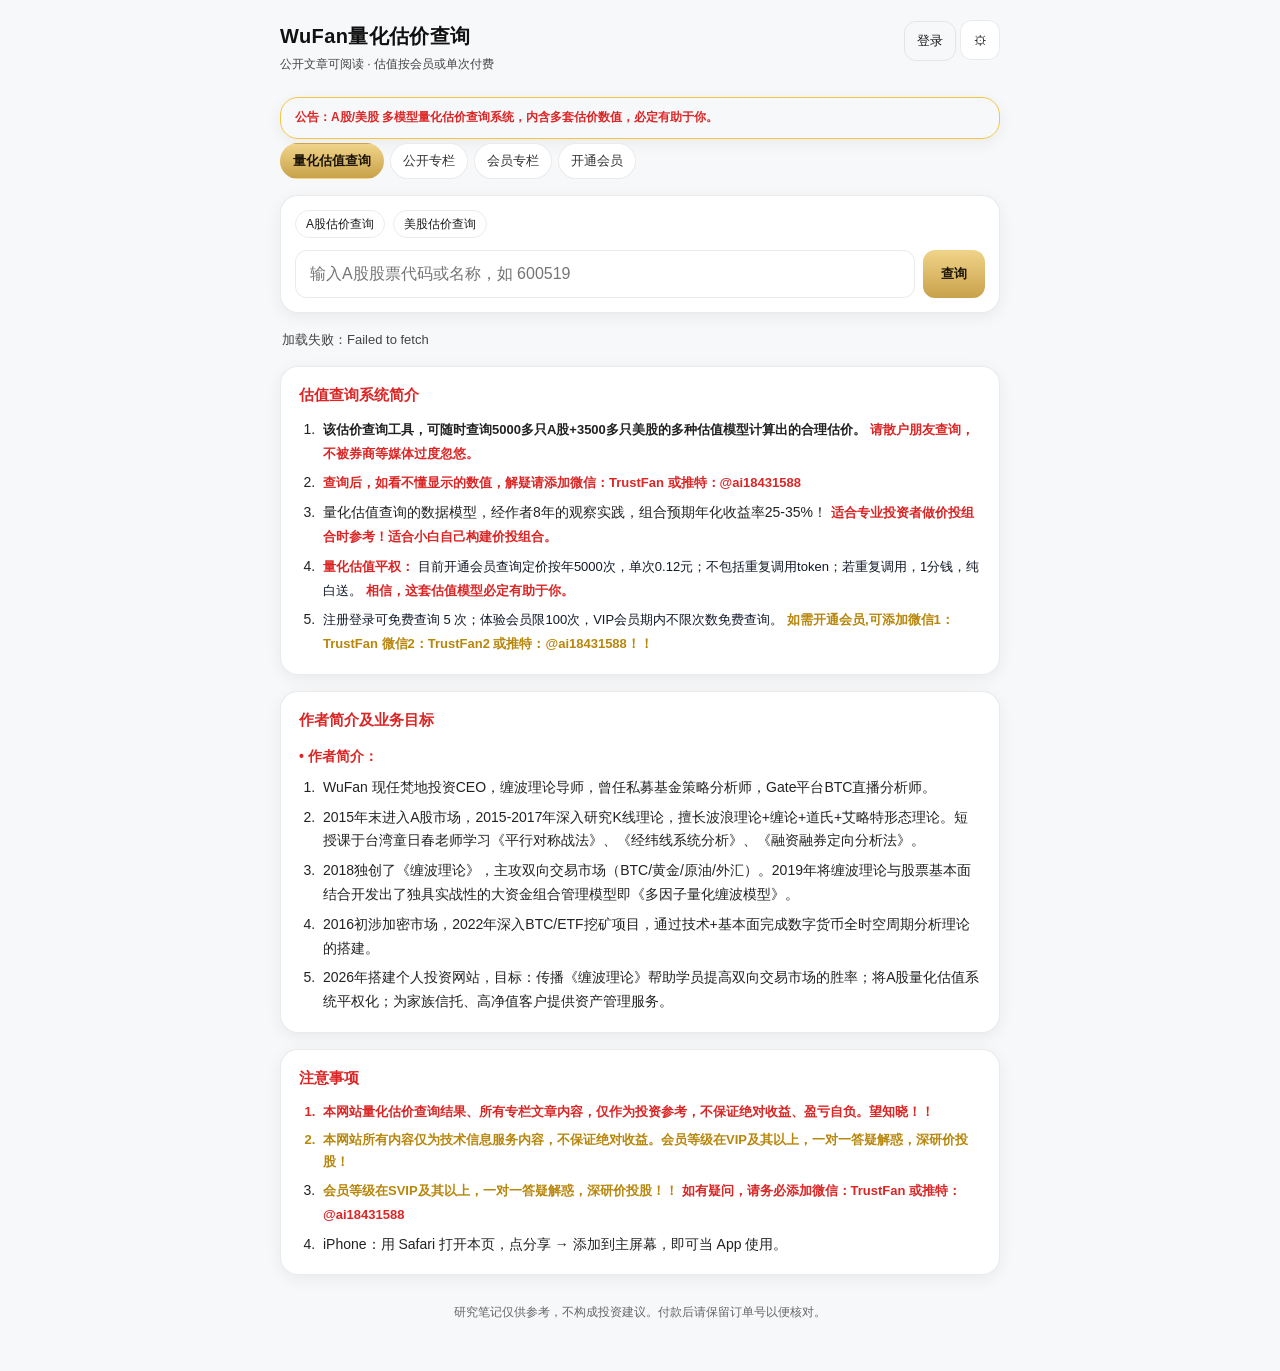
==== index.html @ c081961b "Update index.html" ====
<!DOCTYPE html>
<html lang="zh-CN">
<head>
  <meta charset="UTF-8" />
  <meta name="viewport" content="width=device-width, initial-scale=1, viewport-fit=cover" />
  
  <title>WuFan量化估价查询</title>
  <meta name="description" content="WuFan量化估价查询 - A股美股多模型量化估价系统。覆盖5000+只A股与3500+只美股，实时查询合理价与溢价。" /> 
  <meta name="apple-mobile-web-app-capable" content="yes" /> 
  <meta name="mobile-web-app-capable" content="yes" />
  <meta name="apple-mobile-web-app-status-bar-style" content="black-translucent" />
  <meta name="apple-mobile-web-app-title" content="WuFan量化估价查询" />
  <meta name="theme-color" content="#f7f8fa" />
  <link rel="manifest" href="./manifest.json" />
  <link rel="apple-touch-icon" href="./icons/icon.svg" />
  <link rel="icon" href="./icons/icon.svg" />
  <link rel="stylesheet" href="./styles.css" />
</head>
<body>
  <div class="app">
    <header class="header">
      <div class="brand">
        <div>
          <h1>WuFan量化估价查询</h1>
          <div class="sub" id="header-sub">公开文章可阅读 · 估值按会员或单次付费</div>
        </div>
      </div>
      <div class="header-actions">
        <button class="ghost slim" id="btn-account" type="button">登录</button>
        <button class="icon-btn" id="toggle-settings" aria-label="设置">⚙</button>
      </div>
    </header>

    <section class="card notice" style="margin:10px 0;padding:10px 14px;background:transparent;border:0.2px solid #f5c542;">
      <p style="margin:0;color:#dc2626;font-size:12px;text-align:left;font-weight:600;">公告：A股/美股 多模型量化估价查询系统，内含多套估价数值，必定有助于你。</p>
  <!--
       <p style="margin:0;color:#dc2626;font-size:12px;text-align:left;font-weight:600;">WuFan公告：多模型量化估价查询系统，是目前市场上唯一低定价的系统，物超所值！！  </p>
  -->
    </section>

    <nav class="tabs" id="tabs">
      <button class="tab on" data-view="lookup" type="button">量化估值查询</button>
      <button class="tab" data-view="public" type="button">公开专栏</button>
      <button class="tab" data-view="members" type="button">会员专栏</button>
      <button class="tab" data-view="plans" type="button">开通会员</button>
    </nav>


    
    
  <!--    
    <section class="view show" id="view-lookup">
      <section class="search-card">
        <div class="search-row">
          <input id="query" type="text" inputmode="search" autocomplete="off" placeholder="输入A股股票代码或名称，如 600519" /> 
          <button class="primary" id="lookup" type="button">查询</button>
        </div>
        <p class="hint" id="lookup-hint">输入股票代码，即可查。注册登录可免费查询 5 次；体验会员限100次，VIP会员期内可不限次数免费查询。</p>
        <div class="chips" id="chips"></div>

 -->


        <section class="view show" id="view-lookup">
  <section class="search-card">
    <!-- 新增：市场切换 -->
  
    <div class="market-switch" style="display:flex;gap:8px;margin-bottom:12px;">
      <button type="button" class="ghost slim market-btn on" data-market="cn">A股估价查询</button>
      <button type="button" class="ghost slim market-btn" data-market="us">美股估价查询</button>
    </div>
 

     <!--   
  <div class="market-switch">
      <button class="market-btn active" data-market="cn">A股估价查询</button>
      <button class="market-btn" data-market="us">美股估价查询</button>
  </div>
    --> 
    
    <div class="search-row">
      <input id="query" type="text" inputmode="search" autocomplete="off" placeholder="输入A股股票代码或名称，如 600519" /> 
      <button class="primary" id="lookup" type="button">查询</button>
    </div>

        
      </section>
      <p class="status" id="status"></p>
          

      <section class="card paywall" id="paywall">
        <div class="head-row">
          <div class="name-block">
            <div class="code" id="p-code"></div>
            <h2 id="p-name"></h2>
            <div class="industry" id="p-industry"></div>
          </div>
          <div class="badge hold" id="p-badge">待付款</div>
        </div>
        <div class="pay-box">
          <p class="pay-price" id="p-price-line">单次查询估值 <strong id="p-amount">4.9</strong> 元</p>
          <div class="plan-mini" id="pay-alt">
            <p class="hint">开通会员，不限次数查询及免费查看专栏文章。</p>
            <button class="ghost" id="go-plans" type="button">查看会员档位</button>
          </div>
          <img id="p-qr" class="qr" alt="微信收款码" src="./icons/wechat-pay.jpg" />
          <p class="hint">微信扫码付款，备注务必填下面的订单号，否则无法对上。</p>
          <div class="order-line">
            <span>订单号</span>
            <code id="p-order"></code>
            <button class="ghost" id="copy-order" type="button">复制</button>
          </div>
          <p class="pay-note" id="p-note"></p>
          <button class="primary" id="paid-refresh" type="button">我已付款，刷新查询</button>
        </div>
      </section>

      <section class="card result" id="result">
        <div class="head-row">
          <div class="name-block">
            <div class="code" id="r-code"></div>
            <h2 id="r-name"></h2>
            <div class="industry" id="r-industry"></div>
          </div>
          <div class="badge hold" id="r-rating">-</div>
        </div>
        <div class="grid" id="r-fields"></div>
        <div class="note" id="r-note"></div>
      </section>

      <section class="card notice">
        <h3>估值查询系统简介</h3>
        <ol>
          
            <li>
                  <span style="font-weight:600;font-size:13px;">该估价查询工具，可随时查询5000多只A股+3500多只美股的多种估值模型计算出的合理估价。</span>
                  <span style="color:#dc2626;font-weight:600;font-size:13px;">请散户朋友查询，不被券商等媒体过度忽悠。</span>
            </li>
          
            <li><span style="color:#dc2626;font-weight:600; font-size:13px;">查询后，如看不懂显示的数值，解疑请添加微信：TrustFan  或推特：@ai18431588 </span></li>

            <li>
               <span font-weight:600;font-size:13px;">量化估值查询的数据模型，经作者8年的观察实践，组合预期年化收益率25-35%！</span>
               <span style="color:#dc2626;font-weight:600;font-size:13px;">适合专业投资者做价投组合时参考！适合小白自己构建价投组合。</span>
            </li>
          
            <li>
                   <span style="color:#dc2626;font-weight:600;font-size:13px;">量化估值平权：</span>
                   <span style="color:#111827;font-size:13px;">目前开通会员查询定价按年5000次，单次0.12元；不包括重复调用token；若重复调用，1分钱，纯白送。</span>
                   <span style="color:#dc2626;font-weight:600;font-size:13px;">相信，这套估值模型必定有助于你。</span>
            </li>

            <li>
               <span style="color:#111827;font-size:13px;"> 注册登录可免费查询 5 次；体验会员限100次，VIP会员期内不限次数免费查询。</span>
               <span style="color:#b8860b;font-weight:600;font-size:13px;">如需开通会员,可添加微信1：TrustFan  微信2：TrustFan2  或推特：@ai18431588！！</span>
           </li>
          
          
          <!--
          
          <li>
            若您查询的个股为：银行、保险、证券、中国石油、中国石化等大蓝筹，
            <ol>
              <li>若当前市场价低于 GXLGJ, 可 2-3 成仓买入长期持有；</li>
              <li>若当前市场价介于 GXLGJ 与 X1GJ 之间, 可 2 成仓买入长期持有；</li>
              <li>若当前市场价介于 X1GJ 与 X2GJ 之间，可 1-2 成仓买入长期持有，1-2 成仓波动操作；</li>
              <li>若当前市场价介于 X2GJ 与 X3GJ 之间，最好仅使用 1-2 成仓波动操作；</li>
              <li>若当前市场价高于 X3GJ，最好不要碰，不要参与；</li>
            </ol>
          </li>
          <li>
            若您查询的个股为：制造业、ICT 类、医药类，
            <ol>
              <li>若当前市场价低于 X0GJ，可 3-4 成仓买入长期持有；</li>
              <li>若当前市场价介于 X0GJ 与 X1GJ 之间，可 2-3 成仓买入长期持有；</li>
              <li>若当前市场价介于 X1GJ 与 X2GJ 之间，可 1-2 成仓买入长期持有，1-2 成仓波动操作；</li>
              <li>若当前市场价介于 X2GJ 与 X3GJ 之间，最好仅使用 2-3 成仓波动操作；</li>
              <li>若当前市场价高于 X3GJ，最好不要碰，不要参与；</li>
            </ol>
          </li>
       -->
  
  <!--
       
          <li>
            若您查询的个股为：银行、保险、证券、中国石油、中国石化等大蓝筹，
            <ol>
              <li>若当前市场价低于 GXLGJ, 可 2-3 成仓买入长期持有；</li>
              <li>若当前市场价介于 GXLGJ 与 X1GJ 之间, 可 2 成仓买入长期持有；</li>
              <li>若当前市场价介于 X1GJ 与 X2GJ 之间，可 1-2 成仓买入长期持有，1-2 成仓波动操作；</li>
              <li>若当前市场价介于 X2GJ 与 X3GJ 之间，最好仅使用 1-2 成仓波动操作；</li>
              <li>若当前市场价高于 X3GJ，最好不要碰，不要参与；</li>
            </ol>
          </li>
          <li>
            若您查询的个股为：制造业、ICT 类、医药类，
            <ol>
              <li>若当前市场价低于 X0GJ，可 2-3成仓买入长期持有；</li>
              <li>若当前市场价介于 X0GJ 与 X1GJ 之间，可 1-3 成仓买入长期持有；</li>
              <li>若当前市场价介于 X1GJ 与 X2GJ 之间，可 1-2 成仓买入长期持有，1-2 成仓波动操作；</li>
              <li>若当前市场价介于 X2GJ 与 X3GJ 之间，最好仅使用 2-3 成仓波动操作；</li>
              <li>若当前市场价高于 X3GJ，最好不要碰，不要参与；</li>
            </ol>
          </li> 
  
    -->        
        </ol>
      </section>



  

          


      
      <section class="card notice" id="intro">
        <h3>作者简介及业务目标</h3>
     <p style="color:#dc2626;font-weight:600;margin:12px 0 8px; font-size:14px; "><span style="font-size:14px;">•</span>  作者简介：</p>
        <ol>
          <li>WuFan 现任梵地投资CEO，缠波理论导师，曾任私募基金策略分析师，Gate平台BTC直播分析师。</li>
          <li>2015年末进入A股市场，2015-2017年深入研究K线理论，擅长波浪理论+缠论+道氏+艾略特形态理论。短授课于台湾童日春老师学习《平行对称战法》、《经纬线系统分析》、《融资融券定向分析法》。</li>
          <li>2018独创了《缠波理论》，主攻双向交易市场（BTC/黄金/原油/外汇）。2019年将缠波理论与股票基本面结合开发出了独具实战性的大资金组合管理模型即《多因子量化缠波模型》。</li>
          <li>2016初涉加密市场，2022年深入BTC/ETF挖矿项目，通过技术+基本面完成数字货币全时空周期分析理论的搭建。</li>
          <li>2026年搭建个人投资网站，目标：传播《缠波理论》帮助学员提高双向交易市场的胜率；将A股量化估值系统平权化；为家族信托、高净值客户提供资产管理服务。</li>
        </ol>



          
   <!--
    
    <p style="color:#dc2626;font-weight:600;margin:12px 0 8px; font-size:14px; "><span style="font-size:14px;">•</span> 业务目标：</p>
        <ol>
          <li>量化估值平权：本站量化估值查询系统，提供A股5000多只个股多种估值模型估价查询，开通体验会员单次查询低于1元，VIP单次低至0.18元。</li>
          <li>专业投资赋能：量化估值查询为专业投资者节省估价时间成本，尊享VIP为专业投资节省投研时间成本。</li>
          <li>缠波理论授课：传播《缠波理论》，帮助学员提高双向交易市场的胜率。</li>
          <li>高净增值服务: 为高净值客户200w以上制定价投组合稳增定制服务，可签订资管委托协议合同。</li>
          <li>家族信托服务: 为家族大资金客户2000w以上制定定制化资产增值服务，可签订资管委托协议合同。</li>
        </ol>

          

      <p style="color:#dc2626;font-weight:600;margin:12px 0 8px;font-size:14px;"><span style="font-size:14px;">•</span> 联系方式：</p>  
      <div style="display:flex;gap:30px;flex-wrap:wrap;margin-left:18px;align-items:flex-start;">

            <div style="text-align:center;">
               <img src="./icons/wechat-qr.jpg" alt="企业微信二维码" style="width:180px;height:200px;object-fit:contain;border-radius:12px;background:#fff;border:1px solid #eee;" />
               <p style="margin:1px 0 0;color:#b8860b;font-weight:600;font-size:13px;">扫码或长按添加企业微信</p>
           </div>



          
           <div style="text-align:center;">
               <img src="./icons/wechat-gr.jpg" alt="个人微信二维码" style="width:180px;height:200px;object-fit:contain;border-radius:12px;background:#fff;border:1px solid #eee;" />
               <p style="margin:1px 0 0;color:#b8860b;font-weight:600;font-size:13px;">扫码或长按添加个人微信</p>
           </div>

           <div style="text-align:center;">
               <img src="./icons/qrcode-qq.jpg" alt="QQ群二维码" style="width:180px;height:200px;object-fit:contain;border-radius:12px;background:#fff;border:1px solid #eee;" />
               <p style="margin:1px 0 0;color:#b8860b;font-weight:600;font-size:13px;">QQ扫二维码 进入群聊</p>
           </div> 

        
           <div style="text-align:center;">
               <img src="./icons/telegram-qr.jpg" alt="QQ群二维码" style="width:180px;height:200px;object-fit:contain;border-radius:12px;background:#fff;border:1px solid #eee;" />
               <p style="margin:1px 0 0;color:#b8860b;font-weight:600;font-size:13px;">Telegram扫码 进电推群</p>
           </div> 

          

          <div style="text-align:center;">
               <img src="./icons/qrcode-qq2.jpg" alt="QQ群二维码" style="width:180px;height:200px;object-fit:contain;border-radius:12px;background:#fff;border:1px solid #eee;" />
               <p style="margin:1px 0 0;color:#b8860b;font-weight:600;font-size:13px;">QQ扫二维码 进入Q2群</p>
           </div> 
          
       </div>
      -->   
 
       
      </section>
        
 </section>

      
        



    

          




<section class="view" id="view-public">
  <div class="card notice" style="margin: 12px 12px 8px;">
    <h3 style="margin: 0 0 6px; font-size: 15px; color: #dc2626;">公开专栏</h3>
    <p style="color:#dc2626; font-size:13px; margin:0; font-weight:500; line-height:1.5;">
      【公告：1进2策略每周统计一次，追踪周效果。】
    </p>
  </div>
  <div class="list" id="public-list" style="padding: 0 12px;">
    <!-- 文章列表由 JS 加载 -->
  </div>
</section>
    





    <section class="view" id="view-members">
      <div class="card notice" id="members-gate">
        <h3>会员专栏</h3>
            <p style="color:#dc2626;font-size:12.5px;">0】游客：    仅可看标题和简介。登录开通会员可看完整全文。</p>
            <p style="color:#dc2626;font-size:12.5px;">1】体验vip： 仅可看体验栏文章，1进2策略，盘前5min量化选出标的，属于超短线。</p>
            <p style="color:#dc2626;font-size:12.5px;">2】普通vip： 可看体验+vip栏，VIP栏追踪10cm+20cm趋势性机会，属于中短线。</p>
            <p style="color:#dc2626;font-size:12.5px;">3】超级VIP： 可看体验+VIP+SVIP栏；SVIP栏主从估值角度，追踪中长线确定性机会，属于中长线资产组合标的。</p>
            <p style="color:#dc2626;font-size:12.5px;">4】尊享VIP： 可看全部栏+尊享投研服务（深研价投票）+ 股指关键预警分析+ 一对一答疑解惑+不定期缠波理论授课服务。</p>
            <p style="color:#dc2626;font-size:12.5px;">5】外盘VIP： 仅可查看外盘栏（BTC/黄金/原油/美股/外汇/内盘期货）的投资策略及时机文章，极高胜率才发文，大概每周仅有1-2篇！</p>
        <div class="actions">
          <button class="primary" id="members-login" type="button">登录</button>
          <button class="ghost" id="members-plans" type="button">开通会员</button>
        </div>
      </div>
      <div class="tabs" id="member-tabs">
        <button class="tab on" data-level="trial" type="button">体验栏</button>
        <button class="tab" data-level="vip" type="button">VIP栏</button>
        <button class="tab" data-level="svip" type="button">SVIP栏</button>
        <button class="tab" data-level="ssvip" type="button">尊享栏</button>
        <button class="tab" data-level="foreign" type="button">外盘栏</button>
      </div>
      <div class="list" id="member-list"></div>
    </section>

    <section class="view" id="view-article">
      <button class="ghost slim" id="article-back" type="button">← 返回列表</button>
      <article class="card article" id="article-box"></article>
    </section>

    <section class="view" id="view-plans">
      <section class="card notice">
        <h3>会员档位</h3>
        <p style="color:#dc2626;font-size:12.5px;">1】扫码支付+填入付款金额+点添加备注，再填：页面生成的订单号；点付款</p>
        <p style="color:#dc2626;font-size:12.5px;">2】支付成功后，请等1分钟，作者在管理页确认到账后立即生效。</p>
        <p style="color:#dc2626;font-size:12.5px;">3】或添加微信：TrustFan 后,联系开通。　</p>
      </section>
      <div class="plan-grid" id="plan-grid"></div>
      <section class="card paywall" id="vip-paywall">
        <div class="pay-box">
          <p class="pay-price">开通 <span id="v-plan-name">会员</span> <strong id="v-amount">99</strong> 元</p>
          <img class="qr" alt="微信收款码" src="./icons/wechat-pay.jpg" />
          <p class="hint" style="font-weight:700;font-size:16px;color:#dc2626;">扫码转账备注处：必须填下面订单号。</p>
          <div class="order-line">
            <span>订单号</span>
            <code id="v-order"></code>
            <button class="ghost" id="copy-vip-order" type="button">复制</button>
          </div>
          <p class="pay-note">付款后如未到账，微信：TrustFan 或推特：@ai18431588</p>
          <button class="primary" id="vip-refresh" type="button">我已付款，刷新会员状态</button>
        </div>
      </section>
    </section>

    <section class="view" id="view-me">
      <section class="card notice" id="me-box"></section>
    </section>

    <section class="panel" id="settings">
      <h3>数据源设置</h3>
      <p>正式环境把估值表放阿里云 OSS / 腾讯云 COS 私有桶，网页只填云函数地址。会员与文章也走同一云函数；未上线新接口时使用本机演示数据。</p>
      <label for="api-url">云函数地址</label>
      <input id="api-url" type="url" placeholder="https://xxx.tencentscf.com" />
      <label for="csv-url">本地演示 CSV</label>
      <input id="csv-url" type="url" placeholder="./data/stocks.csv" />
      <div class="actions">
        <button class="primary" id="save-url" type="button">保存并加载</button>
        <button class="ghost" id="reset-url" type="button">恢复默认</button>
      </div>
      <p style="margin-top:14px;">iPhone 用法：Safari 打开本页 → 分享 → 添加到主屏幕。</p>
    </section>







    
    <section class="card notice">
      <h3>注意事项</h3>
      <ol>
        
        <li style="color:#dc2626;font-weight:600;font-size:13px;">本网站量化估价查询结果、所有专栏文章内容，仅作为投资参考，不保证绝对收益、盈亏自负。望知晓！！</li>
        <li style="color:#b8860b;font-weight:600;font-size:13px;">本网站所有内容仅为技术信息服务内容，不保证绝对收益。会员等级在VIP及其以上，一对一答疑解惑，深研价投股！</li>
       
   <!--
        <li style="color:#b8860b;font-weight:600;font-size:13px;">会员等级在VIP及其以上，一对一答疑解惑，深研价投股。如有疑问，请务必添加微信：TrustFan 或推特：@ai18431588 </li>
   -->
           <li>
               <span style="color:#b8860b;font-weight:600;font-size:13px;">会员等级在SVIP及其以上，一对一答疑解惑，深研价投股！！</span>
               <span style="color:#dc2626;font-weight:600;font-size:13px;">如有疑问，请务必添加微信：TrustFan 或推特：@ai18431588</span>
           </li>
      <!--
        <li>估值数据由作者每周或每月更新。专栏文章里的表格以截图形式呈现。</li>
      -->
        <li>iPhone：用 Safari 打开本页，点分享 → 添加到主屏幕，即可当 App 使用。</li>
      </ol>
    </section>

    <footer>
      研究笔记仅供参考，不构成投资建议。付款后请保留订单号以便核对。
    </footer>
  </div>


  
  <div class="modal" id="login-modal" hidden>
    <div class="modal-card">
      <h3>手机号登录</h3>
      <p class="hint"> 国内手机号 + 短信验证码，验证码约 5 分钟内有效。</p>
      <label for="login-phone">手机号</label>
      <input id="login-phone" type="tel" inputmode="numeric" maxlength="11" placeholder="11 位手机号" />
      <label for="login-code">验证码</label>
      <div class="search-row">
        <input id="login-code" type="text" inputmode="numeric" maxlength="6" placeholder="6 位验证码" />
        <button class="ghost" id="send-sms" type="button">发送</button>
      </div>
      <p class="hint" id="login-msg"></p>
      <div class="actions">
        <button class="primary" id="do-login" type="button">登录</button>
        <button class="ghost" id="close-login" type="button">取消</button>
      </div>
    </div>
  </div>

  <script src="./app.js?v=24"></script>
</body>
</html>
---- styles.css ----
:root {
  --bg: #f7f8fa;
  --bg-elev: #ffffff;
  --bg-card: #ffffff;
  --line: rgba(0, 0, 0, 0.08);
  --text: #1a1a1a;
  --muted: #444444;
  --gold: #c9a063;
  --gold-dim: rgba(201, 160, 99, 0.15);
  --buy: #16a34a;
  --hold: #c9a063;
  --sell: #dc2626;
  --danger: #dc2626;
  --shadow: 0 4px 16px rgba(0, 0, 0, 0.06);
  --radius: 18px;
}

* { box-sizing: border-box; margin: 0; padding: 0; }

html, body {
  min-height: 100%;
  background: var(--bg);
  color: var(--text);
  font-family: -apple-system, BlinkMacSystemFont, "SF Pro Text", "PingFang SC", "Noto Sans SC", "Microsoft YaHei", sans-serif;
  -webkit-font-smoothing: antialiased;
  font-size: 15px;
  line-height: 1.65;
}

body { padding: 20px 16px 48px; }
.app { max-width: 720px; margin: 0 auto; }

.header { display: flex; align-items: flex-start; justify-content: space-between; gap: 12px; margin-bottom: 22px; }
.brand { display: flex; align-items: center; gap: 12px; }
h1 { font-size: 20px; letter-spacing: 0.02em; color: #111; font-weight: 700; }
.sub { color: #444; font-size: 12px; margin-top: 2px; }

.icon-btn { width: 40px; height: 40px; border: 1px solid var(--line); background: #fff; color: var(--text); border-radius: 12px; cursor: pointer; }

.search-card, .card, .panel { background: #ffffff; border: 1px solid var(--line); border-radius: var(--radius); box-shadow: var(--shadow); }
.search-card { padding: 14px; margin-bottom: 16px; }
.search-row { display: flex; gap: 8px; }

input[type="text"], input[type="url"], input[type="tel"] {
  width: 100%; height: 48px; border-radius: 12px; border: 1px solid var(--line);
  background: #ffffff; color: #1a1a1a; padding: 0 14px; font-size: 16px; outline: none;
}
input:focus { border-color: rgba(201, 160, 99, 0.6); }

button.primary {
  height: 48px; padding: 0 18px; border: 0; border-radius: 12px;
  background: linear-gradient(180deg, #f0d48a, #c9a14a); color: #1a1406; font-weight: 700;
  cursor: pointer; white-space: nowrap;
}

.hint { margin-top: 10px; color: #444; font-size: 12px; }
.chips { display: flex; flex-wrap: wrap; gap: 8px; margin-top: 12px; }
.chip { border: 1px solid #e5e7eb; background: #f3f4f6; color: #1a1a1a; border-radius: 999px; padding: 6px 10px; font-size: 12px; font-weight: 500; cursor: pointer; }
.status { color: #444; font-size: 13px; margin: 8px 2px 16px; min-height: 18px; }

.result { display: none; }
.result.show { display: block; }
.paywall { display: none; }
.paywall.show { display: block; }

.head-row { display: flex; justify-content: space-between; gap: 12px; padding: 18px 18px 8px; }
.name-block .code { color: var(--gold); font-size: 13px; letter-spacing: 0.06em; }
.name-block h2 { font-size: 26px; margin: 4px 0; color: #111; }
.industry { color: #444; font-size: 13px; }

.badge { align-self: flex-start; padding: 6px 10px; border-radius: 999px; font-size: 13px; font-weight: 700; }
.badge.buy { background: rgba(22, 163, 74, 0.12); color: var(--buy); }
.badge.hold { background: var(--gold-dim); color: var(--hold); }
.badge.sell { background: rgba(220, 38, 38, 0.12); color: var(--sell); }

.grid { display: grid; grid-template-columns: 1fr 1fr; gap: 1px; background: var(--line); border-top: 1px solid var(--line); }
.cell { background: #fff; padding: 14px 16px; }
.cell .k { color: #444; font-size: 12px; }
.cell .v { margin-top: 4px; font-size: 16px; font-weight: 600; }

.note { padding: 16px 18px 18px; color: #333; line-height: 1.6; font-size: 14px; }

.notice { margin-top: 16px; padding: 16px 18px 18px; color: #222; }
.notice h3 { font-size: 15px; margin-bottom: 10px; color: var(--danger) !important; font-weight: 700; }
.notice ol, .notice li { padding-left: 18px; font-size: 14px; line-height: 1.7; }
.notice li + li { margin-top: 6px; }





#intro h3 { color: var(--danger) !important; }
#intro p { color: var(--danger) !important; font-weight: 600; }

.panel { display: none; padding: 16px; margin-top: 16px; }
.panel.open { display: block; }

button.ghost { height: 42px; padding: 0 14px; border-radius: 12px; border: 1px solid var(--line); background: transparent; color: var(--text); cursor: pointer; }
button.ghost.slim { height: 40px; padding: 0 12px; font-size: 13px; }

.tabs { display: flex; flex-wrap: wrap; gap: 6px; margin: -6px 0 16px; }
.tab { border: 1px solid var(--line); background: #ffffff; color: #333; border-radius: 999px; padding: 8px 12px; font-size: 13px; cursor: pointer; }
.tab.on { color: #1a1406; background: linear-gradient(180deg, #f0d48a, #c9a14a); border-color: transparent; font-weight: 700; }

.view { display: none; }
.view.show { display: block; }

.list { display: flex; flex-direction: column; gap: 12px; }
.article-card { padding: 16px 18px; cursor: pointer; }
.article { padding: 18px; }
.article .body { color: #333; font-size: 15px; line-height: 1.75; white-space: pre-wrap; }

.plan-grid { display: grid; grid-template-columns: 1fr 1fr; gap: 12px; margin: 12px 0 16px; }
@media (max-width: 640px) { .plan-grid { grid-template-columns: 1fr; } }

.qr { width: 260px; height: 260px; object-fit: contain; background: #fff; border-radius: 12px; padding: 10px; }
.order-line { margin: 14px 0; display: flex; align-items: center; justify-content: center; gap: 8px; flex-wrap: wrap; color: #555; font-size: 13px; }
.order-line code { color: var(--gold); font-size: 16px; }
.pay-box { padding: 8px 18px 18px; text-align: center; }
.pay-price strong { color: var(--gold); font-size: 28px; }

.modal { position: fixed; inset: 0; background: rgba(0,0,0,.4); display: grid; place-items: center; padding: 16px; z-index: 40; }
.modal[hidden] { display: none !important; }
.modal-card { width: min(420px, 100%); background: #ffffff; border: 1px solid var(--line); border-radius: 18px; padding: 18px; box-shadow: var(--shadow); }

footer { margin-top: 28px; color: #666; font-size: 12px; text-align: center; line-height: 1.6; }

@media (max-width: 480px) {
  body { padding: 12px 10px 32px; font-size: 14px; }
  .search-row { flex-direction: column; }
  .search-row button.primary { width: 100%; }
  .qr { width: 180px; height: 180px; }
  .head-row { flex-direction: column; align-items: flex-start; }
}

#paywall, #vip-paywall { display: none !important; }
#paywall.show, #vip-paywall.show { display: block !important; }

.plan-card {
  padding: 18px;
  overflow: hidden;
  word-break: break-word;
  overflow-wrap: anywhere;
}

.plan-card ul {
  color: #444;
  font-size: 13px;
  line-height: 1.7;
  padding-left: 18px;
  margin: 8px 0 14px;
}

.plan-card li {
  white-space: normal;
  overflow-wrap: anywhere;
  word-break: break-word;
}

.plan-grid {
  display: grid;
  grid-template-columns: 1fr 1fr;
  gap: 12px;
  margin: 12px 0 16px;
}

@media (max-width: 640px) {
  .plan-grid {
    grid-template-columns: 1fr;
  }
}




#members-gate {
  margin-bottom: 12px;
}

#members-gate .actions {
  margin-top: 12px;
  display: flex;
  gap: 10px;
  justify-content: flex-start;
}

#members-gate button {
  height: 40px;
  padding: 0 16px;
  border-radius: 999px;
}

#member-tabs {
  margin: 16px 0 12px;
  padding-left: 4px;
  display: flex;
  flex-wrap: wrap;
  gap: 8px;
}

.plan-card {
  padding: 18px;
  background: #ffffff;
  border: 1px solid var(--line);
  border-radius: 18px;
}

.plan-card .level-tag {
  display: inline-block;
  font-size: 12px;
  padding: 4px 10px;
  border-radius: 999px;
  background: var(--gold-dim);
  color: var(--gold);
  font-weight: 600;
  margin-bottom: 8px;
}

.plan-card .price {
  color: var(--gold);
  font-size: 32px;
  font-weight: 800;
  margin: 6px 0 4px;
  line-height: 1.1;
}

.plan-card .hint {
  color: #666;
  font-size: 13px;
  margin-bottom: 10px;
}

.plan-card ul {
  color: #333;
  font-size: 13px;
  line-height: 1.7;
  padding-left: 18px;
  margin: 8px 0 16px;
}

.plan-card li {
  margin-bottom: 4px;
}


.article-card .level-tag {
  display: inline-block;
  font-size: 11px;
  padding: 3px 8px;
  border-radius: 999px;
  background: var(--gold-dim);
  color: var(--gold);
  font-weight: 600;
  margin-bottom: 6px;
}

.article-card h2 {
  font-size: 16px;
  margin: 4px 0 6px;
  color: #111;
  line-height: 1.4;
}

.article-card p {
  color: #555;
  font-size: 13px;
  line-height: 1.6;
  margin: 0;
}

.article-card h2 {
  font-size: 16px !important;
  line-height: 1.4;
}


/* 取消特定行的红色，改回普通黑色 
.notice ol > li:nth-of-type(2),
#intro ol > li:nth-of-type(2),
.notice li[style*="dc2626"],
#intro li[style*="dc2626"] {
  color: #222 !important;
  font-weight: normal !important;
}*/


.qr {
  width: 360px !important;
  height: 360px !important;
  max-width: 95%;
  object-fit: contain;
}

.order-line code {
  color: #dc2626 !important;
  font-weight: 600;
}
/* 普通红色#dc2626  黑色#111 */
.plan-card .price {
  color: #111 !important;
}

.article h2 {
  font-size: 18px !important;
}



.notice ol {
  padding-left: 20px;      /* 整个列表左边缩进 20px */
}
.notice li {
  padding-left: 4px !important;  /* 每个列表项的文字和数字之间只留 4px 间隙 */
}


/* 文章内所有图片自动缩小适配 */
.article img,
.shots img,
#art-public-imgs img,
#art-private img {
  max-width: 100% !important;
  width: 100% !important;
  height: auto !important;
  display: block;
  margin: 12px 0;
  border-radius: 12px;
  object-fit: contain;
}





/* 市场切换按钮 */
.market-switch {
  display: flex;
  gap: 6px;
  margin-bottom: 10px;
}

.market-btn {
  padding: 3px 10px !important;
  height: 28px !important;
  line-height: 1 !important;
  border-radius: 14px !important;
  font-size: 12px !important;
  border: 1px solid #e5e7eb;
  background: #fff;
  color: #374151;
  cursor: pointer;
  transition: all 0.2s;
}

.market-btn.active {
  background: linear-gradient(180deg, #f0d48a, #c9a14a) !important;
  color: #1a1406 !important;
  border-color: transparent !important;
  font-weight: 600 !important;
}



/* 鼠标悬停效果（可选） */
.market-btn:hover:not(.active) {
  border-color: #f59e0b;
  color: #d97706;
}
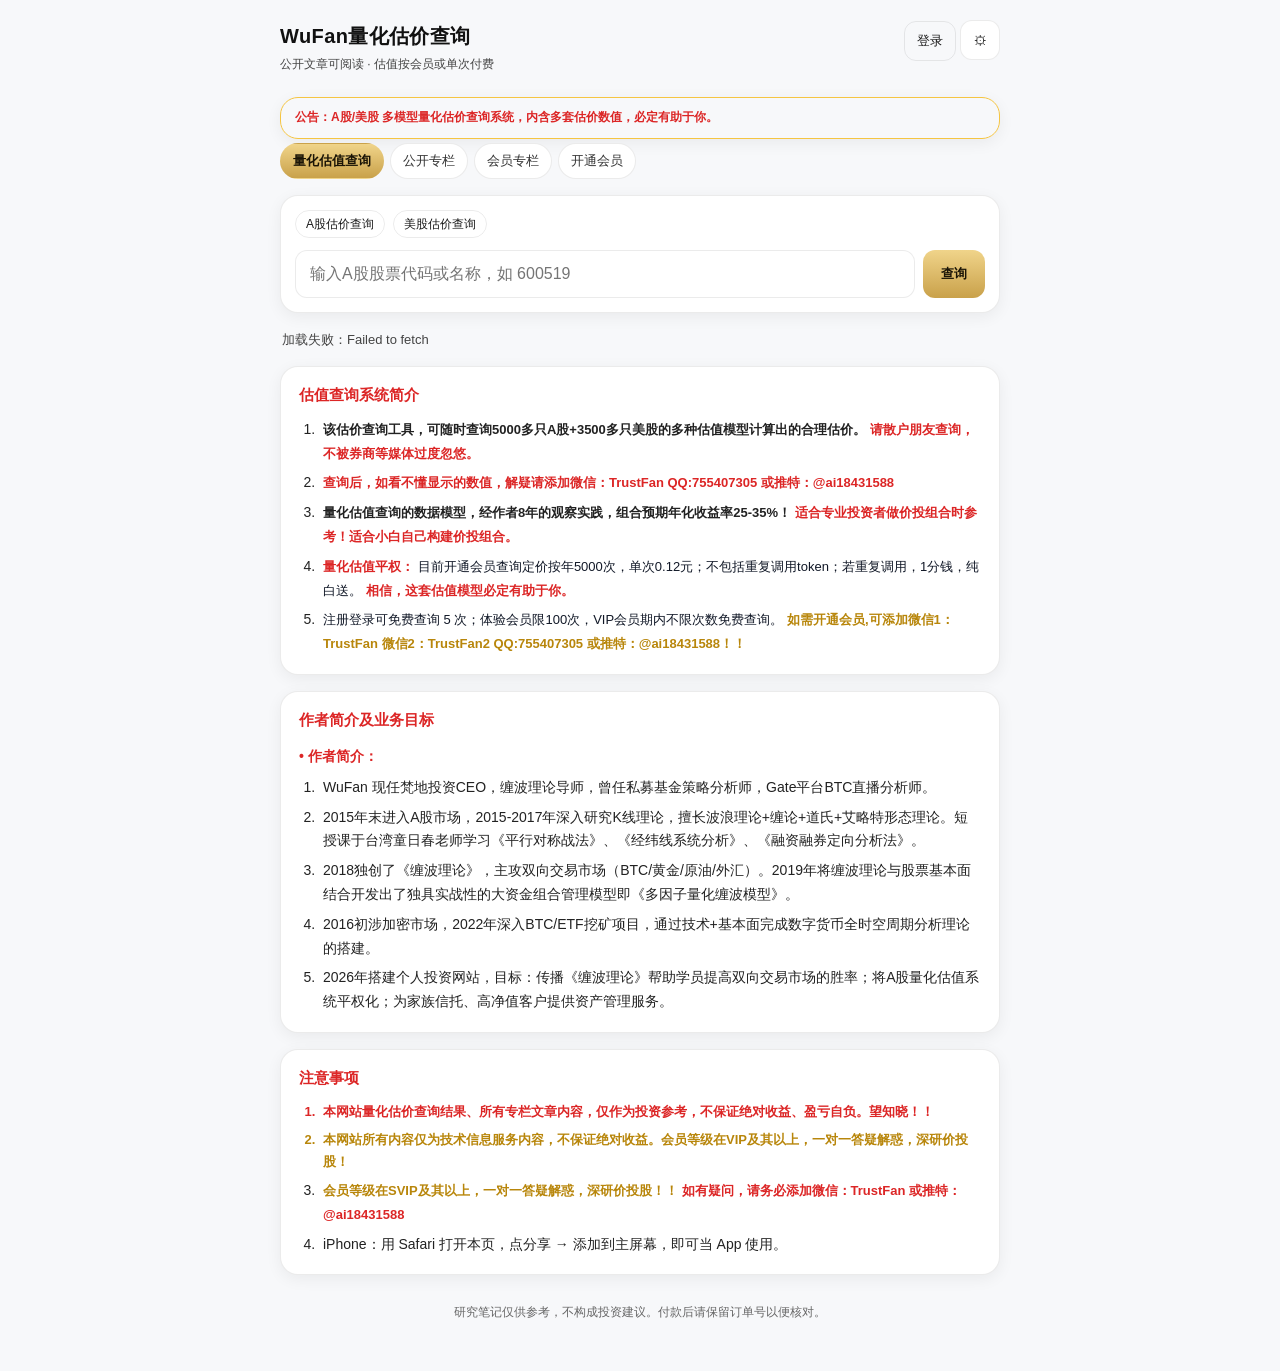
==== commit 3cd388f3: "Update index.html" ====
--- a/index.html
+++ b/index.html
@@ -137,10 +137,10 @@
                   <span style="color:#dc2626;font-weight:600;font-size:13px;">请散户朋友查询，不被券商等媒体过度忽悠。</span>
             </li>
           
-            <li><span style="color:#dc2626;font-weight:600; font-size:13px;">查询后，如看不懂显示的数值，解疑请添加微信：TrustFan  或推特：@ai18431588 </span></li>
+            <li><span style="color:#dc2626;font-weight:600; font-size:13px;">查询后，如看不懂显示的数值，解疑请添加微信：TrustFan  QQ:755407305  或推特：@ai18431588 </span></li>
 
             <li>
-               <span font-weight:600;font-size:13px;">量化估值查询的数据模型，经作者8年的观察实践，组合预期年化收益率25-35%！</span>
+               <span style="font-weight:600;font-size:13px;">量化估值查询的数据模型，经作者8年的观察实践，组合预期年化收益率25-35%！</span>
                <span style="color:#dc2626;font-weight:600;font-size:13px;">适合专业投资者做价投组合时参考！适合小白自己构建价投组合。</span>
             </li>
           
@@ -152,7 +152,7 @@
 
             <li>
                <span style="color:#111827;font-size:13px;"> 注册登录可免费查询 5 次；体验会员限100次，VIP会员期内不限次数免费查询。</span>
-               <span style="color:#b8860b;font-weight:600;font-size:13px;">如需开通会员,可添加微信1：TrustFan  微信2：TrustFan2  或推特：@ai18431588！！</span>
+               <span style="color:#b8860b;font-weight:600;font-size:13px;">如需开通会员,可添加微信1：TrustFan   微信2：TrustFan2   QQ:755407305 或推特：@ai18431588！！</span>
            </li>
           
           
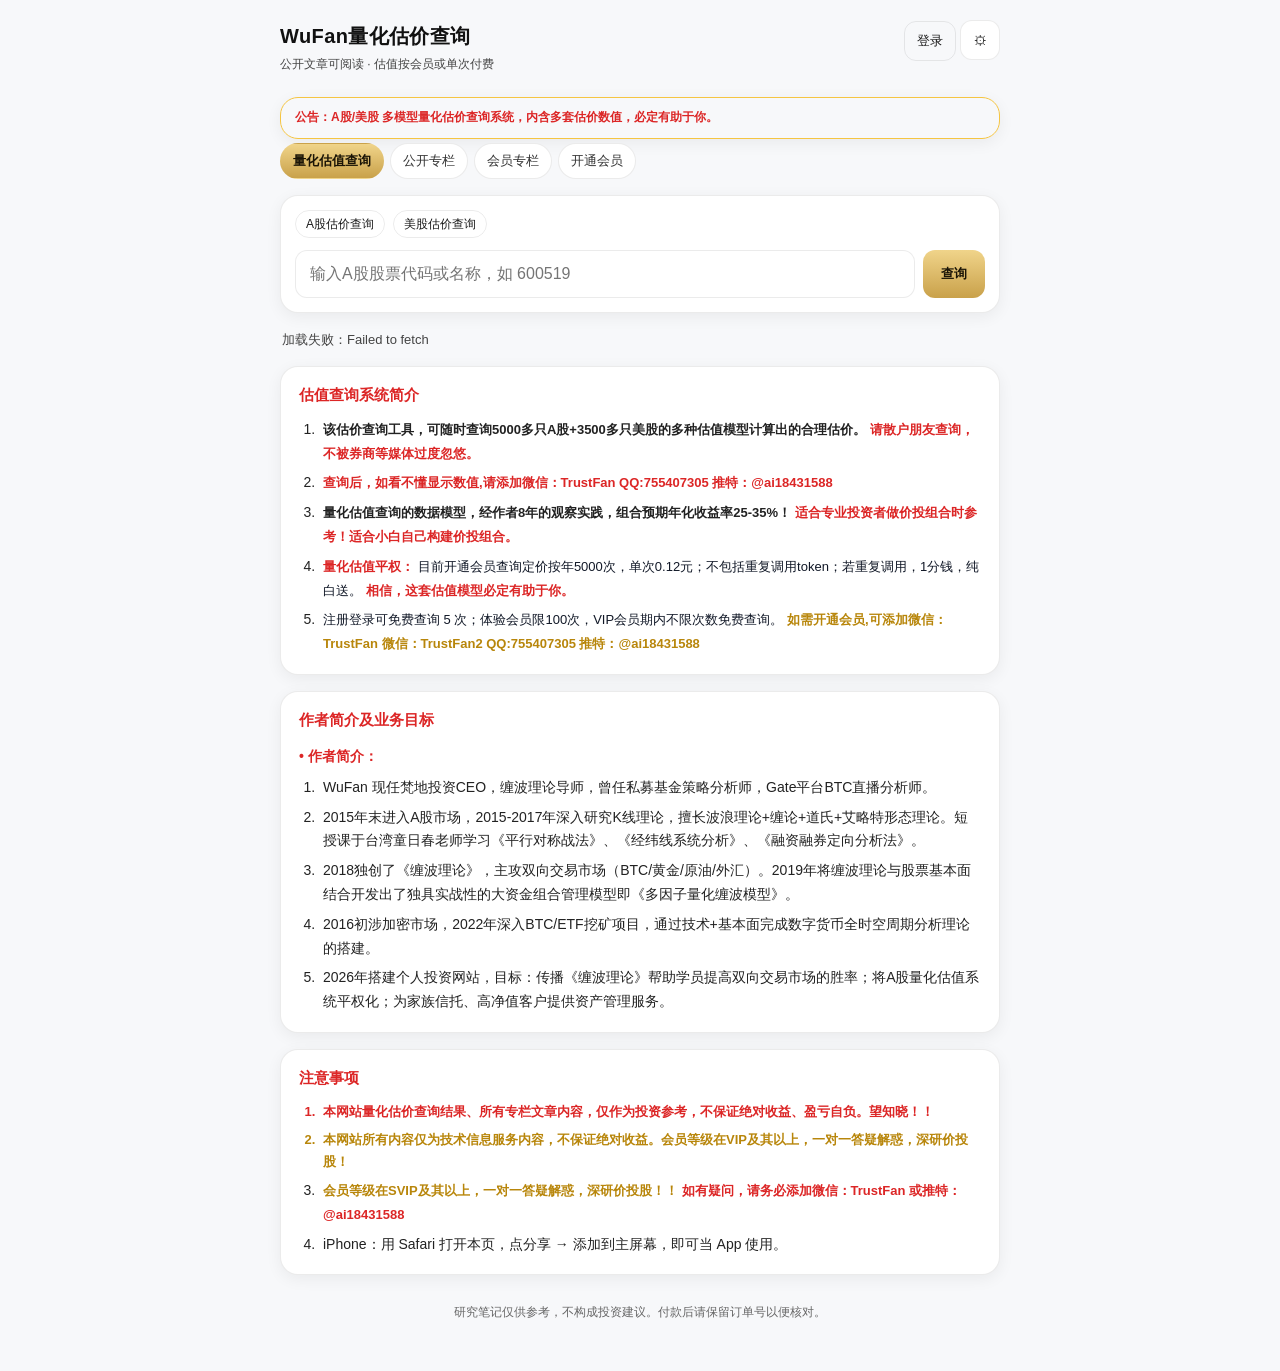
==== commit bc3eca7b: "Update index.html" ====
--- a/index.html
+++ b/index.html
@@ -137,7 +137,7 @@
                   <span style="color:#dc2626;font-weight:600;font-size:13px;">请散户朋友查询，不被券商等媒体过度忽悠。</span>
             </li>
           
-            <li><span style="color:#dc2626;font-weight:600; font-size:13px;">查询后，如看不懂显示的数值，解疑请添加微信：TrustFan  QQ:755407305  或推特：@ai18431588 </span></li>
+            <li><span style="color:#dc2626;font-weight:600; font-size:13px;">查询后，如看不懂显示数值,请添加微信：TrustFan QQ:755407305 推特：@ai18431588 </span></li>
 
             <li>
                <span style="font-weight:600;font-size:13px;">量化估值查询的数据模型，经作者8年的观察实践，组合预期年化收益率25-35%！</span>
@@ -152,7 +152,7 @@
 
             <li>
                <span style="color:#111827;font-size:13px;"> 注册登录可免费查询 5 次；体验会员限100次，VIP会员期内不限次数免费查询。</span>
-               <span style="color:#b8860b;font-weight:600;font-size:13px;">如需开通会员,可添加微信1：TrustFan   微信2：TrustFan2   QQ:755407305 或推特：@ai18431588！！</span>
+               <span style="color:#b8860b;font-weight:600;font-size:13px;">如需开通会员,可添加微信：TrustFan   微信：TrustFan2  QQ:755407305 推特：@ai18431588 </span>
            </li>
           
           
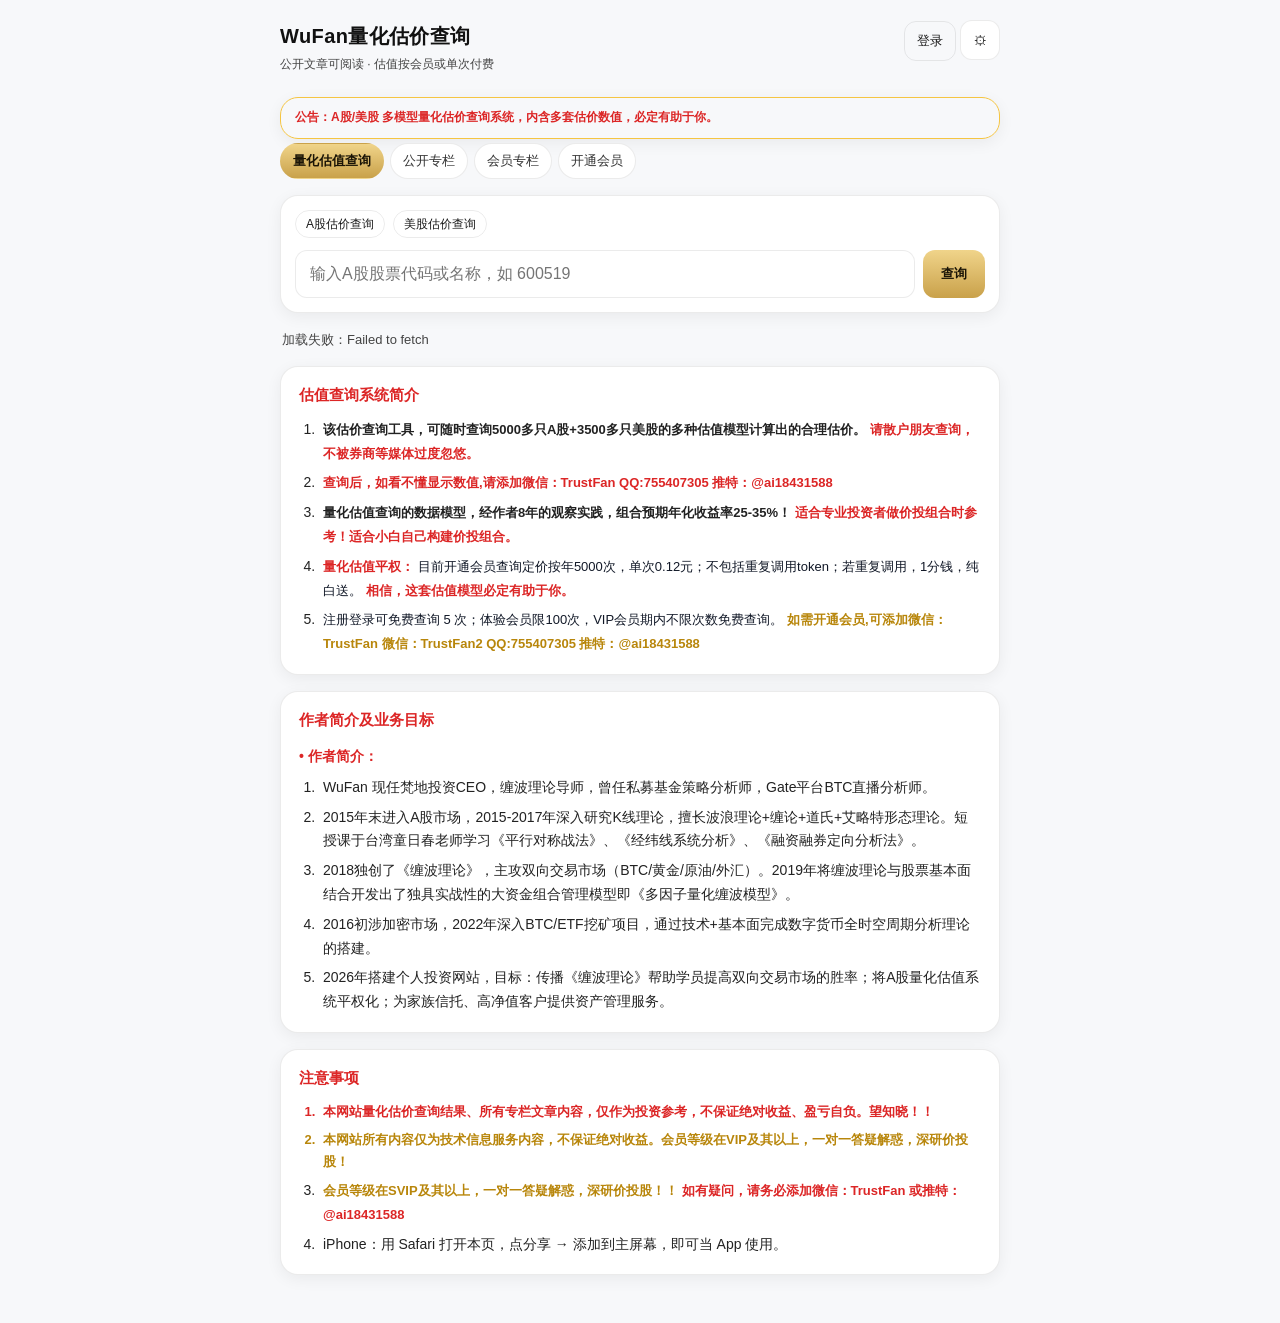
==== commit 7e12420f: "Update index.html" ====
--- a/index.html
+++ b/index.html
@@ -412,12 +412,18 @@
       </ol>
     </section>
 
-    <footer>
-      研究笔记仅供参考，不构成投资建议。付款后请保留订单号以便核对。
-    </footer>
+   <!-- 
+     <footer>
+       研究笔记仅供参考，不构成投资建议。付款后请保留订单号以便核对。
+     </footer>
+   -->
+    
   </div>
 
 
+
+
+  
   
   <div class="modal" id="login-modal" hidden>
     <div class="modal-card">
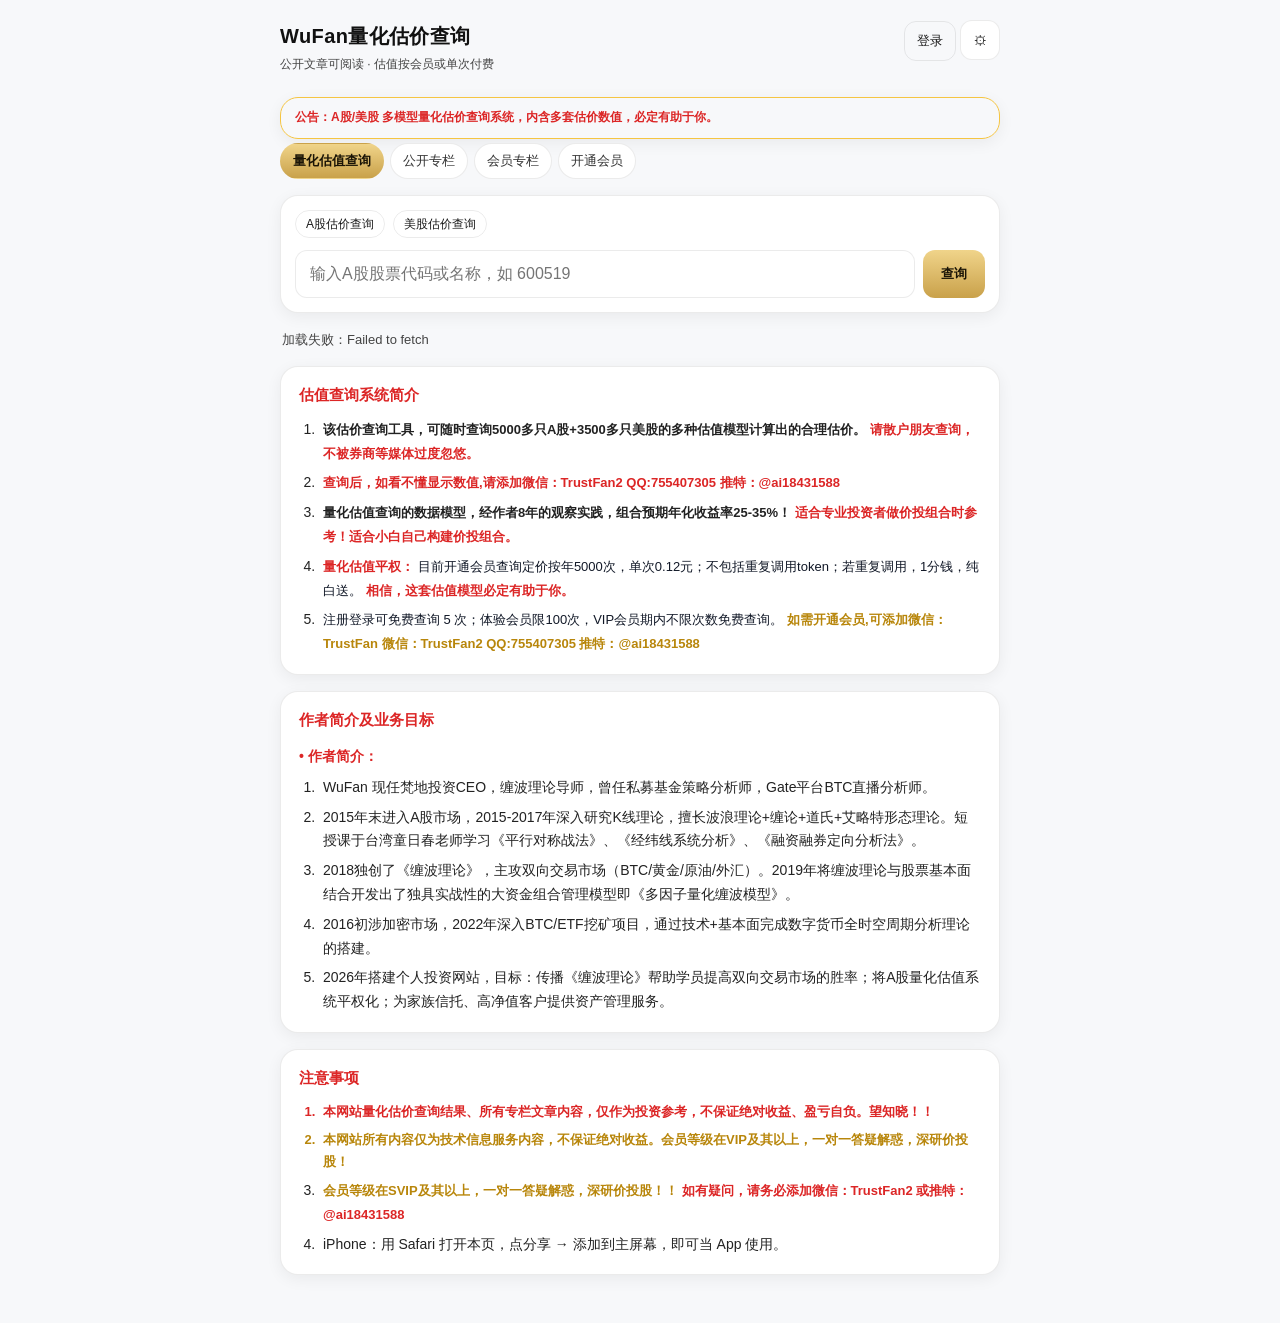
==== commit aba53904: "Update index.html" ====
--- a/index.html
+++ b/index.html
@@ -137,7 +137,7 @@
                   <span style="color:#dc2626;font-weight:600;font-size:13px;">请散户朋友查询，不被券商等媒体过度忽悠。</span>
             </li>
           
-            <li><span style="color:#dc2626;font-weight:600; font-size:13px;">查询后，如看不懂显示数值,请添加微信：TrustFan QQ:755407305 推特：@ai18431588 </span></li>
+            <li><span style="color:#dc2626;font-weight:600; font-size:13px;">查询后，如看不懂显示数值,请添加微信：TrustFan2  QQ:755407305  推特：@ai18431588 </span></li>
 
             <li>
                <span style="font-weight:600;font-size:13px;">量化估值查询的数据模型，经作者8年的观察实践，组合预期年化收益率25-35%！</span>
@@ -300,7 +300,7 @@
   <div class="card notice" style="margin: 12px 12px 8px;">
     <h3 style="margin: 0 0 6px; font-size: 15px; color: #dc2626;">公开专栏</h3>
     <p style="color:#dc2626; font-size:13px; margin:0; font-weight:500; line-height:1.5;">
-      【公告：1进2策略每周统计一次，追踪周效果。】
+      【公告：体验栏1进2策略将每周统计一次，追踪周效果。】
     </p>
   </div>
   <div class="list" id="public-list" style="padding: 0 12px;">
@@ -347,7 +347,7 @@
         <h3>会员档位</h3>
         <p style="color:#dc2626;font-size:12.5px;">1】扫码支付+填入付款金额+点添加备注，再填：页面生成的订单号；点付款</p>
         <p style="color:#dc2626;font-size:12.5px;">2】支付成功后，请等1分钟，作者在管理页确认到账后立即生效。</p>
-        <p style="color:#dc2626;font-size:12.5px;">3】或添加微信：TrustFan 后,联系开通。　</p>
+        <p style="color:#dc2626;font-size:12.5px;">3】或添加微信：TrustFan2 后,联系开通。　</p>
       </section>
       <div class="plan-grid" id="plan-grid"></div>
       <section class="card paywall" id="vip-paywall">
@@ -360,7 +360,7 @@
             <code id="v-order"></code>
             <button class="ghost" id="copy-vip-order" type="button">复制</button>
           </div>
-          <p class="pay-note">付款后如未到账，微信：TrustFan 或推特：@ai18431588</p>
+          <p class="pay-note">付款后如未到账，微信：TrustFan2 或推特：@ai18431588</p>
           <button class="primary" id="vip-refresh" type="button">我已付款，刷新会员状态</button>
         </div>
       </section>
@@ -399,11 +399,11 @@
         <li style="color:#b8860b;font-weight:600;font-size:13px;">本网站所有内容仅为技术信息服务内容，不保证绝对收益。会员等级在VIP及其以上，一对一答疑解惑，深研价投股！</li>
        
    <!--
-        <li style="color:#b8860b;font-weight:600;font-size:13px;">会员等级在VIP及其以上，一对一答疑解惑，深研价投股。如有疑问，请务必添加微信：TrustFan 或推特：@ai18431588 </li>
+        <li style="color:#b8860b;font-weight:600;font-size:13px;">会员等级在VIP及其以上，一对一答疑解惑，深研价投股。如有疑问，请务必添加微信：TrustFan2 或推特：@ai18431588 </li>
    -->
            <li>
                <span style="color:#b8860b;font-weight:600;font-size:13px;">会员等级在SVIP及其以上，一对一答疑解惑，深研价投股！！</span>
-               <span style="color:#dc2626;font-weight:600;font-size:13px;">如有疑问，请务必添加微信：TrustFan 或推特：@ai18431588</span>
+               <span style="color:#dc2626;font-weight:600;font-size:13px;">如有疑问，请务必添加微信：TrustFan2 或推特：@ai18431588</span>
            </li>
       <!--
         <li>估值数据由作者每周或每月更新。专栏文章里的表格以截图形式呈现。</li>
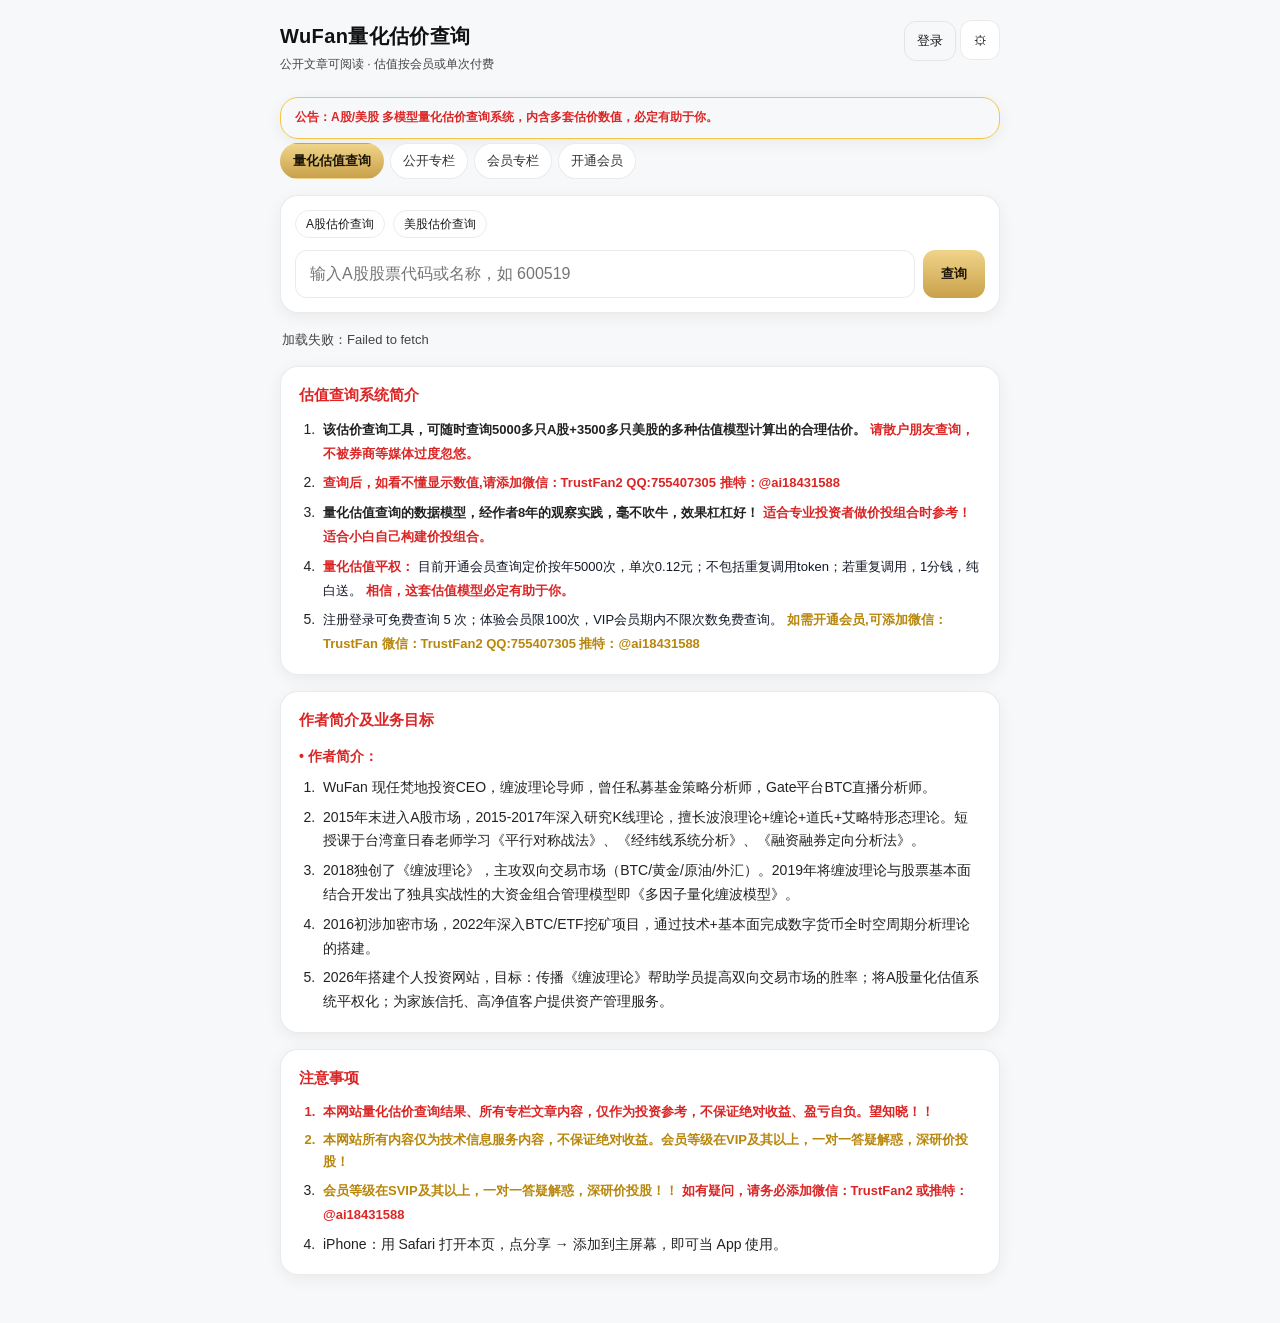
==== commit 1ecea5be: "Update index.html" ====
--- a/index.html
+++ b/index.html
@@ -140,7 +140,11 @@
             <li><span style="color:#dc2626;font-weight:600; font-size:13px;">查询后，如看不懂显示数值,请添加微信：TrustFan2  QQ:755407305  推特：@ai18431588 </span></li>
 
             <li>
+               <!--
                <span style="font-weight:600;font-size:13px;">量化估值查询的数据模型，经作者8年的观察实践，组合预期年化收益率25-35%！</span>
+               -->
+              
+               <span style="font-weight:600;font-size:13px;">量化估值查询的数据模型，经作者8年的观察实践，毫不吹牛，效果杠杠好！</span>
                <span style="color:#dc2626;font-weight:600;font-size:13px;">适合专业投资者做价投组合时参考！适合小白自己构建价投组合。</span>
             </li>
           
@@ -156,7 +160,7 @@
            </li>
           
           
-          <!--
+        <!--
           
           <li>
             若您查询的个股为：银行、保险、证券、中国石油、中国石化等大蓝筹，
